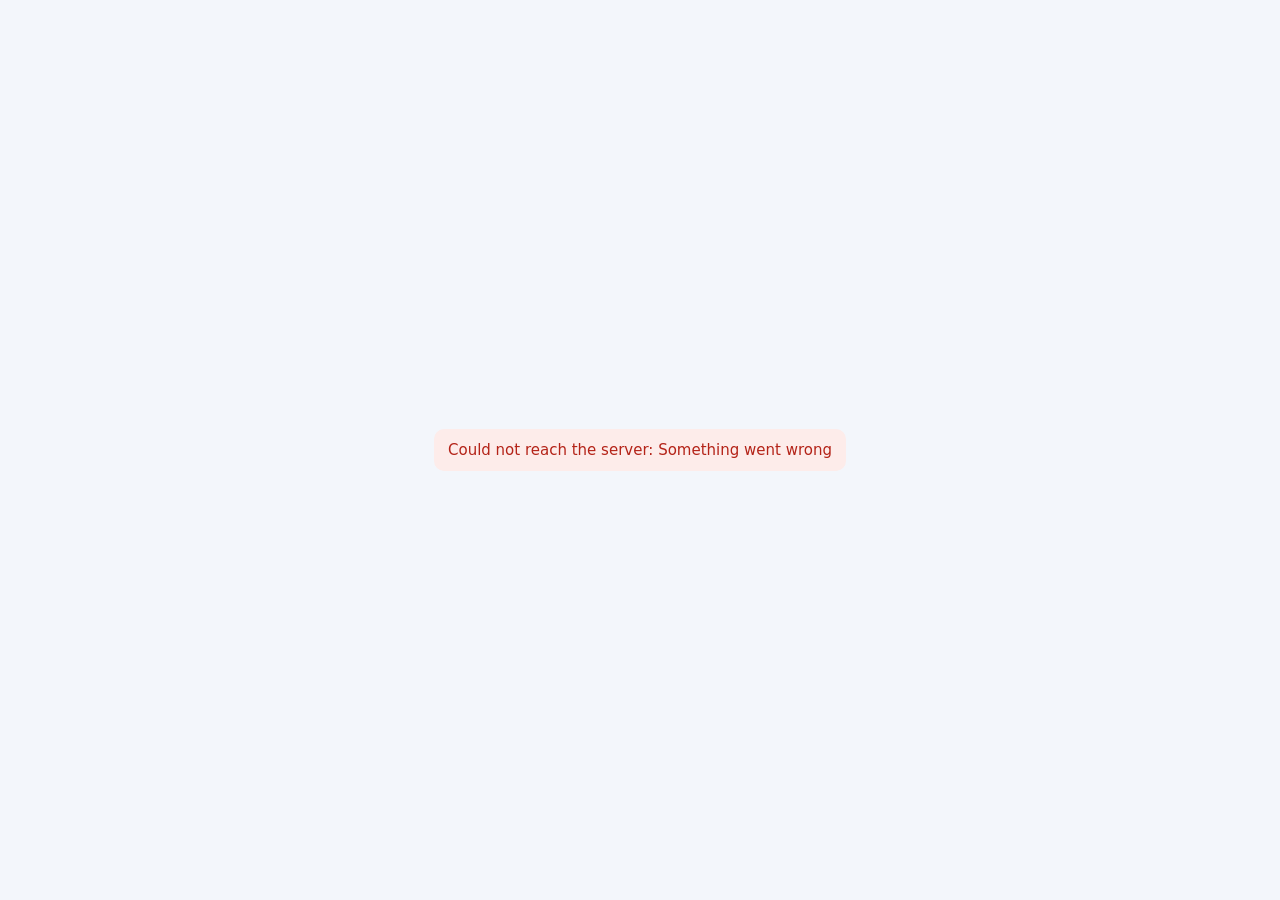
==== static/index.html @ 30aec813 "Replace baseline with the academic registry Store student, faculty, course, marks, report and certif" ====
<!doctype html>
<html lang="en">
<head>
  <meta charset="utf-8">
  <meta name="viewport" content="width=device-width, initial-scale=1">
  <title>CertChain Academic Registry</title>
  <link rel="icon" href="data:,">
  <link rel="stylesheet" href="/static/style.css">
</head>
<body>
  <div id="app"></div>
  <dialog id="dialog"></dialog>
  <div id="toast" role="status" aria-live="polite" hidden></div>
  <script src="/static/app.js"></script>
</body>
</html>
---- static/style.css ----
:root {
  --bg: #f3f6fb; --surface: #ffffff; --surface-2: #f8fafd; --ink: #14213d; --muted: #566583; --line: #dfe6f1;
  --brand: #1d4ed8; --brand-hover: #1e40af; --brand-ink: #ffffff; --brand-soft: #e6eefe; --navy: #0b2559; --navy-2: #143475;
  --danger: #b42318; --danger-soft: #fdecea; --ok: #0f6b4f; --ok-soft: #dcf5ea; --warn: #8a4b08; --warn-soft: #fdf1d8;
  --radius: 10px; --shadow: 0 1px 2px rgba(20, 33, 61, .06), 0 2px 8px rgba(20, 33, 61, .04);
  --mono: ui-monospace, "Cascadia Code", Consolas, monospace;
}
* { box-sizing: border-box; }
[hidden] { display: none !important; }
html, body { margin: 0; }
body { background: var(--bg); color: var(--ink); font: 15px/1.5 "Segoe UI", system-ui, -apple-system, sans-serif; }
h1, h2, h3 { line-height: 1.25; margin: 0; letter-spacing: -.01em; }
h1 { font-size: 1.55rem; font-weight: 700; } h2 { font-size: 1.08rem; font-weight: 650; } h3 { font-size: 1rem; font-weight: 650; }
p { margin: 0; }
a { color: var(--brand); }
button, input, select, textarea { font: inherit; color: inherit; }
.muted { color: var(--muted); } .small { font-size: .85rem; } .mono { font-family: var(--mono); font-size: .85em; }
.stack { display: grid; gap: 16px; } .row { display: flex; gap: 10px; align-items: center; flex-wrap: wrap; }
.spread { justify-content: space-between; }
:focus-visible { outline: 2px solid var(--brand); outline-offset: 2px; }

/* Buttons and badges */
.btn { display: inline-block; background: var(--surface); border: 1px solid var(--line); border-radius: 8px; padding: 8px 14px; cursor: pointer; font-weight: 600; text-decoration: none; color: var(--ink); transition: background .12s, border-color .12s; }
.btn:hover { border-color: var(--brand); color: var(--brand); }
.btn.primary { background: var(--brand); border-color: var(--brand); color: var(--brand-ink); }
.btn.primary:hover { background: var(--brand-hover); border-color: var(--brand-hover); color: var(--brand-ink); }
.btn.danger { color: var(--danger); }
.btn.danger:hover { border-color: var(--danger); color: var(--danger); }
.btn.small { padding: 4px 10px; font-size: .84rem; }
.btn:disabled { opacity: .5; cursor: default; pointer-events: none; }
.badge { display: inline-block; border-radius: 99px; padding: 2px 10px; font-size: .78rem; font-weight: 600; background: var(--brand-soft); color: var(--brand-hover); white-space: nowrap; }
.badge.ok { background: var(--ok-soft); color: var(--ok); }
.badge.bad { background: var(--danger-soft); color: var(--danger); }
.badge.warn { background: var(--warn-soft); color: var(--warn); }

/* Layout */
.shell { display: grid; grid-template-columns: 236px minmax(0, 1fr); min-height: 100vh; }
.sidebar { background: var(--navy); color: #dbe6fb; padding: 20px 12px; display: flex; flex-direction: column; gap: 22px; position: sticky; top: 0; height: 100vh; overflow-y: auto; }
.brand { display: flex; gap: 10px; align-items: center; font-weight: 700; font-size: 1.08rem; color: #fff; padding: 0 8px; line-height: 1.2; }
.brand small { display: block; font-weight: 400; font-size: .76rem; color: #a9bfe8; }
.brand-mark { width: 34px; height: 34px; border-radius: 9px; background: var(--brand); display: grid; place-items: center; flex: none; }
.brand-mark svg { width: 20px; height: 20px; }
.icon { width: 18px; height: 18px; flex: none; fill: none; stroke: currentColor; stroke-width: 1.8; stroke-linecap: round; stroke-linejoin: round; }
.nav { display: grid; gap: 3px; }
.nav a { display: flex; align-items: center; gap: 10px; color: #cfdcf6; text-decoration: none; padding: 9px 11px; border-radius: 8px; white-space: nowrap; }
.nav a:hover { background: var(--navy-2); color: #fff; }
.nav a.active { background: var(--brand); color: #fff; font-weight: 600; }
.who { margin-top: auto; padding: 12px 8px 0; border-top: 1px solid #27437f; display: grid; gap: 8px; font-size: .85rem; }
.who strong { color: #fff; } .who span { text-transform: capitalize; color: #a9bfe8; }
.who button { background: none; border: 0; color: #cfdcf6; padding: 0; cursor: pointer; text-decoration: underline; text-underline-offset: 2px; }
.who button:hover { color: #fff; }
.main { padding: 28px 32px 56px; display: grid; gap: 18px; align-content: start; min-width: 0; max-width: 1280px; width: 100%; transition: opacity .12s; }
.main.is-loading { opacity: .6; }
.back { font-size: .88rem; text-decoration: none; font-weight: 600; }
.back:hover { text-decoration: underline; }
.banner { display: flex; gap: 12px; align-items: center; justify-content: space-between; flex-wrap: wrap; background: var(--warn-soft); color: var(--warn); border-radius: var(--radius); padding: 10px 14px; }
.banner.bad { background: var(--danger-soft); color: var(--danger); }
.card { background: var(--surface); border: 1px solid var(--line); border-radius: var(--radius); padding: 18px 20px; min-width: 0; box-shadow: var(--shadow); }
.stats { display: grid; grid-template-columns: repeat(auto-fit, minmax(150px, 1fr)); gap: 12px; align-content: start; }
.stat { display: block; color: inherit; text-decoration: none; }
a.stat:hover { border-color: var(--brand); }
.stat strong { display: block; font-size: 1.7rem; line-height: 1.2; color: var(--brand-hover); font-variant-numeric: tabular-nums; }
.stat span { color: var(--muted); font-size: .85rem; }
.grid-2 { display: grid; grid-template-columns: repeat(auto-fit, minmax(280px, 1fr)); gap: 16px; }
.kv { display: grid; grid-template-columns: max-content 1fr; gap: 6px 18px; margin: 0; }
.kv dt { color: var(--muted); } .kv dd { margin: 0; overflow-wrap: anywhere; }

/* Tables */
.table-wrap { overflow-x: auto; }
table { width: 100%; border-collapse: collapse; }
th, td { text-align: left; padding: 10px 12px; border-bottom: 1px solid var(--line); vertical-align: middle; }
th { font-size: .75rem; color: var(--muted); background: var(--surface-2); font-weight: 650; text-transform: uppercase; letter-spacing: .04em; white-space: nowrap; }
tbody tr:hover { background: var(--surface-2); }
tbody tr:last-child td { border-bottom: 0; }
tbody tr.dirty, tbody tr.dirty:hover { background: var(--brand-soft); }
tbody tr.dirty .badge { background: #fff; }
td.num, th.num { text-align: right; font-variant-numeric: tabular-nums; }
td input[type=number] { width: 82px; padding: 5px 8px; border: 1px solid var(--line); border-radius: 6px; text-align: right; background: #fff; }
.empty { color: var(--muted); padding: 20px 0; text-align: center; }
.search { width: min(300px, 100%); padding: 8px 12px; border: 1px solid var(--line); border-radius: 8px; background: #fff; }
.pager { justify-content: flex-end; }

/* Forms */
label.field { display: grid; gap: 5px; font-weight: 600; font-size: .88rem; align-content: start; }
.field input, .field select, .field textarea { font-weight: 400; padding: 9px 11px; border: 1px solid #cdd7e8; border-radius: 8px; background: #fff; width: 100%; }
.field textarea { min-height: 120px; resize: vertical; }
.field .small { font-weight: 400; }
.form-error { color: var(--danger); min-height: 1.3em; font-size: .88rem; }
.form-grid { display: grid; gap: 12px; }
.form-grid.two { grid-template-columns: repeat(2, minmax(0, 1fr)); }
dialog { border: 0; border-radius: 14px; padding: 24px; width: min(480px, calc(100vw - 32px)); max-height: calc(100vh - 40px); color: var(--ink); box-shadow: 0 20px 50px rgba(11, 37, 89, .28); }
dialog.wide { width: min(680px, calc(100vw - 32px)); }
dialog::backdrop { background: rgba(11, 37, 89, .5); }
dialog form { display: grid; gap: 12px; }
.credentials { background: var(--brand-soft); border-radius: 8px; padding: 12px 14px; font-family: var(--mono); overflow-wrap: anywhere; }
.json { background: var(--navy); color: #e3ecfd; border-radius: 8px; padding: 14px; font-family: var(--mono); font-size: .82rem; margin: 0; overflow: auto; max-height: 50vh; white-space: pre-wrap; overflow-wrap: anywhere; }
#toast { position: fixed; right: 20px; bottom: 20px; background: var(--navy); color: #fff; padding: 11px 16px; border-radius: 10px; max-width: min(420px, calc(100vw - 40px)); z-index: 5; box-shadow: 0 8px 24px rgba(11, 37, 89, .3); }
#toast.error { background: var(--danger); }

/* Sign in and public pages */
.auth-split { min-height: 100vh; display: grid; grid-template-columns: minmax(0, 1fr) minmax(0, 1.1fr); }
.auth-side { background: var(--navy); color: #dbe6fb; padding: 48px; display: flex; flex-direction: column; justify-content: center; gap: 26px; }
.auth-side .brand { padding: 0; }
.auth-side h1 { color: #fff; font-size: 2.1rem; max-width: 15em; }
.auth-points { list-style: none; padding: 0; margin: 0; display: grid; gap: 12px; max-width: 28em; }
.auth-points li { display: flex; gap: 10px; align-items: flex-start; }
.auth-points .icon { color: #8fb3ff; margin-top: 3px; }
.auth { min-height: 100vh; display: grid; place-items: center; padding: 28px 16px; }
.auth-box { width: min(430px, 100%); display: grid; gap: 16px; }
.auth-box > .title { display: grid; gap: 2px; }
.quick { display: grid; gap: 8px; }
.quick button { display: flex; justify-content: space-between; gap: 10px; flex-wrap: wrap; width: 100%; text-align: left; font-weight: 600; }
.quick .mono { font-weight: 400; color: var(--muted); }
.dev-tag { background: var(--warn-soft); color: var(--warn); padding: 1px 8px; border-radius: 99px; font-size: .75rem; font-weight: 700; }

/* Certificate */
.certificate { background: #fff; border: 2px solid var(--brand); outline: 1px solid var(--brand); outline-offset: -8px; border-radius: 4px; padding: 44px 32px; text-align: center; display: grid; gap: 10px; justify-items: center; }
.certificate .holder { font-size: 1.9rem; font-family: Georgia, "Times New Roman", serif; color: var(--navy); }
.certificate h2 { font-size: 1.3rem; font-family: Georgia, "Times New Roman", serif; }
.certificate img { width: 130px; height: 130px; }
.hash { font-family: var(--mono); font-size: .78rem; white-space: nowrap; color: var(--muted); }
.nowrap { white-space: nowrap; }

@media (max-width: 860px) {
  .auth-split { grid-template-columns: minmax(0, 1fr); }
  .auth-side { padding: 24px 16px; gap: 10px; }
  .auth-side h1 { font-size: 1.4rem; }
  .auth-points { display: none; }
  .auth-split .auth { min-height: 0; }
  .shell { grid-template-columns: minmax(0, 1fr); min-height: 0; }
  .sidebar { padding: 12px 16px; gap: 10px; position: static; height: auto; }
  .nav { grid-auto-flow: column; grid-auto-columns: max-content; overflow-x: auto; padding-bottom: 2px; }
  .who { margin-top: 0; grid-auto-flow: column; justify-content: space-between; padding-top: 8px; }
  .main { padding: 18px 16px 40px; }
  .form-grid.two { grid-template-columns: minmax(0, 1fr); }
}
@media (max-width: 480px) {
  .quick button { flex-direction: column; gap: 0; }
}
@media print {
  body { background: #fff; }
  .sidebar, .no-print, #toast, .banner, .back, .search { display: none !important; }
  .shell { display: block; }
  .main { padding: 0; }
  .card { border: 0; padding: 0; box-shadow: none; }
}
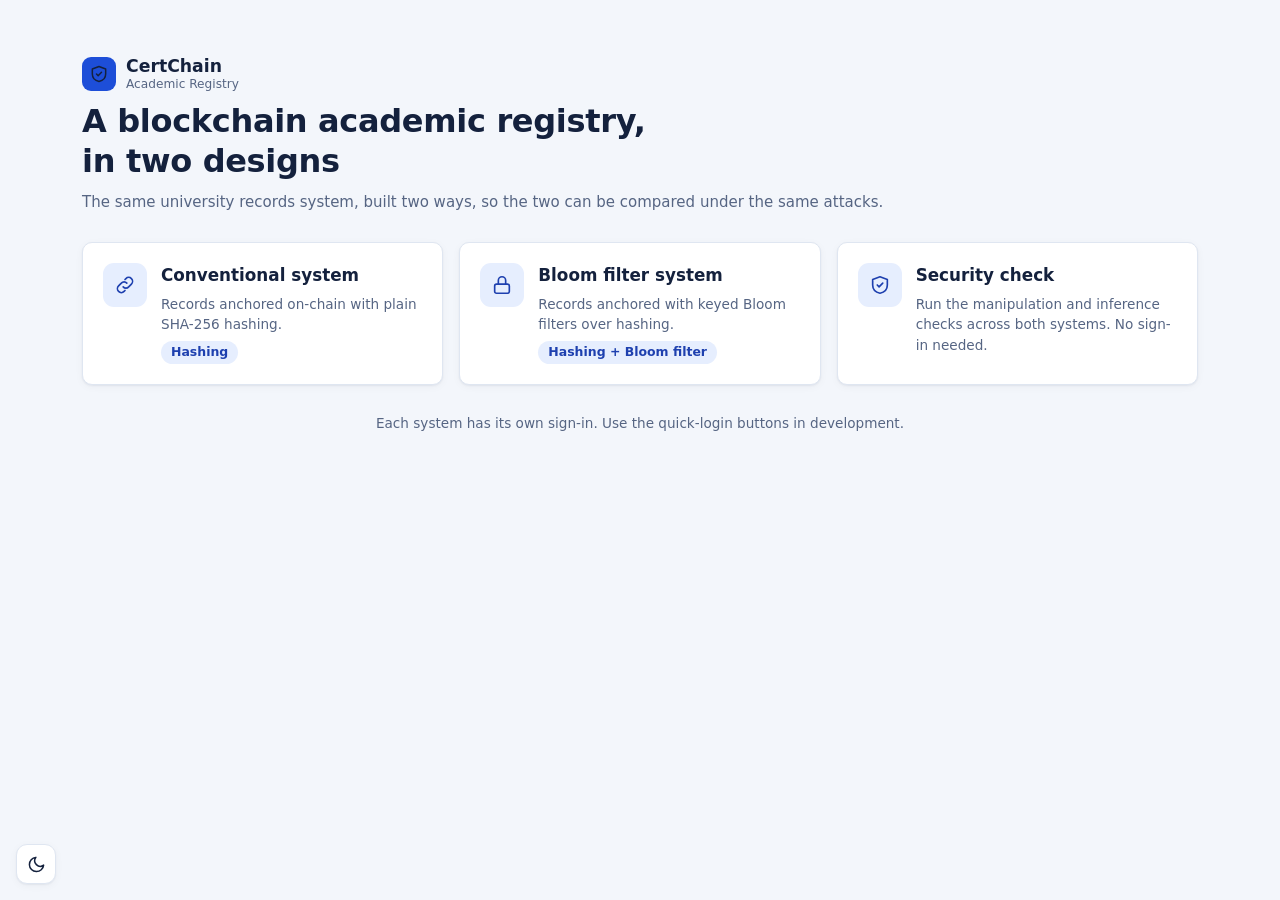
==== commit 6bf4c52d: "Rework into conventional + Bloom filter systems with security check and UI" ====
--- a/static/index.html
+++ b/static/index.html
@@ -11,6 +11,7 @@
   <div id="app"></div>
   <dialog id="dialog"></dialog>
   <div id="toast" role="status" aria-live="polite" hidden></div>
+  <button id="theme-toggle" type="button" aria-label="Switch between light and dark mode" title="Switch theme"></button>
   <script src="/static/app.js"></script>
 </body>
 </html>
--- a/static/style.css
+++ b/static/style.css
@@ -2,8 +2,28 @@
   --bg: #f3f6fb; --surface: #ffffff; --surface-2: #f8fafd; --ink: #14213d; --muted: #566583; --line: #dfe6f1;
   --brand: #1d4ed8; --brand-hover: #1e40af; --brand-ink: #ffffff; --brand-soft: #e6eefe; --navy: #0b2559; --navy-2: #143475;
   --danger: #b42318; --danger-soft: #fdecea; --ok: #0f6b4f; --ok-soft: #dcf5ea; --warn: #8a4b08; --warn-soft: #fdf1d8;
-  --radius: 10px; --shadow: 0 1px 2px rgba(20, 33, 61, .06), 0 2px 8px rgba(20, 33, 61, .04);
+  --sidebar: var(--navy); --sidebar-2: var(--navy-2); --sidebar-ink: #dbe6fb; --sidebar-muted: #a9bfe8; --sidebar-line: #27437f;
+  --input-bg: #ffffff; --radius: 10px; --shadow: 0 1px 2px rgba(20, 33, 61, .06), 0 2px 8px rgba(20, 33, 61, .04);
   --mono: ui-monospace, "Cascadia Code", Consolas, monospace;
+}
+/* Dark theme: follows the system unless the page sets data-theme="light". */
+@media (prefers-color-scheme: dark) {
+  :root:not([data-theme="light"]) {
+    --bg: #0b1220; --surface: #141d2e; --surface-2: #1b2639; --ink: #e7edf8; --muted: #93a3bf; --line: #28344c;
+    --brand: #3b82f6; --brand-hover: #60a5fa; --brand-ink: #ffffff; --brand-soft: #1b2b4a; --navy: #0f1828; --navy-2: #1c2942;
+    --danger: #f87171; --danger-soft: #3a1f1f; --ok: #34d399; --ok-soft: #123024; --warn: #fbbf24; --warn-soft: #342711;
+    --sidebar: #0f1828; --sidebar-2: #1c2942; --sidebar-ink: #cdd9f0; --sidebar-muted: #8294b4; --sidebar-line: #27344d;
+    --input-bg: #0f1828;
+    --shadow: 0 1px 2px rgba(0, 0, 0, .4), 0 2px 10px rgba(0, 0, 0, .3);
+  }
+}
+:root[data-theme="dark"] {
+  --bg: #0b1220; --surface: #141d2e; --surface-2: #1b2639; --ink: #e7edf8; --muted: #93a3bf; --line: #28344c;
+  --brand: #3b82f6; --brand-hover: #60a5fa; --brand-ink: #ffffff; --brand-soft: #1b2b4a; --navy: #0f1828; --navy-2: #1c2942;
+  --danger: #f87171; --danger-soft: #3a1f1f; --ok: #34d399; --ok-soft: #123024; --warn: #fbbf24; --warn-soft: #342711;
+  --sidebar: #0f1828; --sidebar-2: #1c2942; --sidebar-ink: #cdd9f0; --sidebar-muted: #8294b4; --sidebar-line: #27344d;
+  --input-bg: #0f1828;
+  --shadow: 0 1px 2px rgba(0, 0, 0, .4), 0 2px 10px rgba(0, 0, 0, .3);
 }
 * { box-sizing: border-box; }
 [hidden] { display: none !important; }
@@ -35,21 +55,46 @@
 
 /* Layout */
 .shell { display: grid; grid-template-columns: 236px minmax(0, 1fr); min-height: 100vh; }
-.sidebar { background: var(--navy); color: #dbe6fb; padding: 20px 12px; display: flex; flex-direction: column; gap: 22px; position: sticky; top: 0; height: 100vh; overflow-y: auto; }
+.sidebar { background: var(--sidebar); color: var(--sidebar-ink); padding: 20px 12px; display: flex; flex-direction: column; gap: 22px; position: sticky; top: 0; height: 100vh; overflow-y: auto; }
 .brand { display: flex; gap: 10px; align-items: center; font-weight: 700; font-size: 1.08rem; color: #fff; padding: 0 8px; line-height: 1.2; }
 .brand small { display: block; font-weight: 400; font-size: .76rem; color: #a9bfe8; }
 .brand-mark { width: 34px; height: 34px; border-radius: 9px; background: var(--brand); display: grid; place-items: center; flex: none; }
 .brand-mark svg { width: 20px; height: 20px; }
 .icon { width: 18px; height: 18px; flex: none; fill: none; stroke: currentColor; stroke-width: 1.8; stroke-linecap: round; stroke-linejoin: round; }
 .nav { display: grid; gap: 3px; }
-.nav a { display: flex; align-items: center; gap: 10px; color: #cfdcf6; text-decoration: none; padding: 9px 11px; border-radius: 8px; white-space: nowrap; }
-.nav a:hover { background: var(--navy-2); color: #fff; }
+.nav a { display: flex; align-items: center; gap: 11px; color: var(--sidebar-ink); text-decoration: none; padding: 9px 11px; border-radius: 8px; white-space: nowrap; font-weight: 500; }
+.nav a .icon { color: var(--sidebar-muted); }
+.nav a:hover { background: var(--sidebar-2); color: #fff; }
+.nav a:hover .icon { color: #fff; }
 .nav a.active { background: var(--brand); color: #fff; font-weight: 600; }
-.who { margin-top: auto; padding: 12px 8px 0; border-top: 1px solid #27437f; display: grid; gap: 8px; font-size: .85rem; }
-.who strong { color: #fff; } .who span { text-transform: capitalize; color: #a9bfe8; }
-.who button { background: none; border: 0; color: #cfdcf6; padding: 0; cursor: pointer; text-decoration: underline; text-underline-offset: 2px; }
-.who button:hover { color: #fff; }
-.main { padding: 28px 32px 56px; display: grid; gap: 18px; align-content: start; min-width: 0; max-width: 1280px; width: 100%; transition: opacity .12s; }
+.nav a.active .icon { color: #fff; }
+
+.avatar { width: 36px; height: 36px; border-radius: 10px; background: var(--brand); color: #fff; display: grid; place-items: center; font-weight: 700; font-size: 1rem; flex: none; text-transform: uppercase; }
+.role-tag { font-size: .72rem; color: var(--muted); text-transform: capitalize; }
+
+/* Top header bar with the account menu */
+.content { display: flex; flex-direction: column; min-width: 0; min-height: 100vh; }
+.topbar { position: sticky; top: 0; z-index: 10; display: flex; align-items: center; justify-content: space-between; gap: 16px; height: 60px; padding: 0 clamp(16px, 3vw, 44px); background: var(--surface); border-bottom: 1px solid var(--line); }
+.crumb { font-weight: 650; font-size: 1.02rem; color: var(--ink); min-width: 0; overflow: hidden; text-overflow: ellipsis; white-space: nowrap; }
+.topbar-right { display: flex; align-items: center; gap: 8px; flex: none; }
+.icon-btn { width: 38px; height: 38px; border-radius: 10px; border: 1px solid var(--line); background: var(--surface); color: var(--ink); display: grid; place-items: center; cursor: pointer; flex: none; transition: border-color .12s, color .12s; }
+.icon-btn:hover { border-color: var(--brand); color: var(--brand); }
+.icon-btn svg { width: 19px; height: 19px; fill: none; stroke: currentColor; stroke-width: 1.9; stroke-linecap: round; stroke-linejoin: round; }
+.usermenu { position: relative; flex: none; }
+.usermenu-btn { display: flex; align-items: center; gap: 9px; background: none; border: 1px solid transparent; border-radius: 10px; padding: 5px 8px; cursor: pointer; color: var(--ink); }
+.usermenu-btn:hover { background: var(--surface-2); border-color: var(--line); }
+.avatar.sm { width: 30px; height: 30px; border-radius: 8px; font-size: .85rem; }
+.um-meta { display: grid; gap: 0; text-align: left; line-height: 1.15; min-width: 0; }
+.um-meta strong { font-size: .85rem; max-width: 160px; overflow: hidden; text-overflow: ellipsis; white-space: nowrap; }
+.usermenu-btn > .icon { color: var(--muted); width: 16px; height: 16px; transition: transform .15s; }
+.usermenu.open .usermenu-btn > .icon { transform: rotate(180deg); }
+.menu { position: absolute; right: 0; top: calc(100% + 8px); min-width: 212px; background: var(--surface); border: 1px solid var(--line); border-radius: 12px; box-shadow: 0 10px 30px rgba(11, 37, 89, .18); padding: 6px; display: none; z-index: 20; }
+.usermenu.open .menu { display: grid; gap: 2px; }
+.menu-item { display: flex; align-items: center; gap: 11px; width: 100%; text-align: left; background: none; border: 0; color: var(--ink); padding: 9px 10px; border-radius: 8px; cursor: pointer; font: inherit; font-size: .88rem; text-decoration: none; }
+.menu-item .icon { width: 17px; height: 17px; color: var(--muted); }
+.menu-item:hover { background: var(--surface-2); color: var(--brand); }
+.menu-item:hover .icon { color: var(--brand); }
+.main { flex: 1; padding: 28px clamp(16px, 3vw, 44px) 56px; display: grid; gap: 18px; align-content: start; min-width: 0; max-width: 1600px; width: 100%; margin: 0 auto; transition: opacity .12s; }
 .main.is-loading { opacity: .6; }
 .back { font-size: .88rem; text-decoration: none; font-weight: 600; }
 .back:hover { text-decoration: underline; }
@@ -75,20 +120,20 @@
 tbody tr.dirty, tbody tr.dirty:hover { background: var(--brand-soft); }
 tbody tr.dirty .badge { background: #fff; }
 td.num, th.num { text-align: right; font-variant-numeric: tabular-nums; }
-td input[type=number] { width: 82px; padding: 5px 8px; border: 1px solid var(--line); border-radius: 6px; text-align: right; background: #fff; }
+td input[type=number] { width: 82px; padding: 5px 8px; border: 1px solid var(--line); border-radius: 6px; text-align: right; background: var(--input-bg); }
 .empty { color: var(--muted); padding: 20px 0; text-align: center; }
-.search { width: min(300px, 100%); padding: 8px 12px; border: 1px solid var(--line); border-radius: 8px; background: #fff; }
+.search { width: min(300px, 100%); padding: 8px 12px; border: 1px solid var(--line); border-radius: 8px; background: var(--input-bg); }
 .pager { justify-content: flex-end; }
 
 /* Forms */
 label.field { display: grid; gap: 5px; font-weight: 600; font-size: .88rem; align-content: start; }
-.field input, .field select, .field textarea { font-weight: 400; padding: 9px 11px; border: 1px solid #cdd7e8; border-radius: 8px; background: #fff; width: 100%; }
+.field input, .field select, .field textarea { font-weight: 400; padding: 9px 11px; border: 1px solid var(--line); border-radius: 8px; background: var(--input-bg); width: 100%; }
 .field textarea { min-height: 120px; resize: vertical; }
 .field .small { font-weight: 400; }
 .form-error { color: var(--danger); min-height: 1.3em; font-size: .88rem; }
 .form-grid { display: grid; gap: 12px; }
 .form-grid.two { grid-template-columns: repeat(2, minmax(0, 1fr)); }
-dialog { border: 0; border-radius: 14px; padding: 24px; width: min(480px, calc(100vw - 32px)); max-height: calc(100vh - 40px); color: var(--ink); box-shadow: 0 20px 50px rgba(11, 37, 89, .28); }
+dialog { border: 1px solid var(--line); border-radius: 14px; padding: 24px; width: min(480px, calc(100vw - 32px)); max-height: calc(100vh - 40px); color: var(--ink); background: var(--surface); box-shadow: 0 20px 50px rgba(11, 37, 89, .28); }
 dialog.wide { width: min(680px, calc(100vw - 32px)); }
 dialog::backdrop { background: rgba(11, 37, 89, .5); }
 dialog form { display: grid; gap: 12px; }
@@ -112,6 +157,64 @@
 .quick button { display: flex; justify-content: space-between; gap: 10px; flex-wrap: wrap; width: 100%; text-align: left; font-weight: 600; }
 .quick .mono { font-weight: 400; color: var(--muted); }
 .dev-tag { background: var(--warn-soft); color: var(--warn); padding: 1px 8px; border-radius: 99px; font-size: .75rem; font-weight: 700; }
+.back-btn { display: inline-flex; align-items: center; gap: 8px; width: max-content; }
+.back-btn .icon { width: 17px; height: 17px; color: var(--muted); }
+.back-btn:hover .icon { color: var(--brand); }
+.auth-links { display: flex; gap: 10px; }
+.auth-links .btn { flex: 1; display: inline-flex; align-items: center; justify-content: center; gap: 8px; }
+.auth-links .btn .icon { width: 17px; height: 17px; color: var(--muted); }
+.auth-links .btn:hover .icon { color: var(--brand); }
+
+/* Landing page and security check */
+.home { width: 100%; max-width: 1180px; margin: 0 auto; padding: clamp(28px, 5vw, 56px) clamp(16px, 4vw, 32px) 64px; display: grid; gap: 28px; align-content: start; min-height: 100vh; }
+.home-head { display: grid; gap: 10px; }
+.home-head .brand { padding: 0; color: var(--ink); }
+.home-head .brand small { color: var(--muted); }
+.home-head h1 { font-size: 2rem; max-width: 18em; }
+.home-head .back { width: max-content; }
+.home-grid { display: grid; gap: 16px; grid-template-columns: repeat(auto-fit, minmax(240px, 1fr)); }
+.home-card { display: flex; gap: 14px; align-items: flex-start; background: var(--surface); border: 1px solid var(--line); border-radius: var(--radius); padding: 20px; text-decoration: none; color: var(--ink); box-shadow: var(--shadow); transition: border-color .12s, transform .12s; }
+.home-card:hover { border-color: var(--brand); transform: translateY(-2px); }
+.home-ic { width: 44px; height: 44px; border-radius: 11px; background: var(--brand-soft); color: var(--brand-hover); display: grid; place-items: center; flex: none; }
+.home-ic .icon { width: 22px; height: 22px; }
+.home-body { display: grid; gap: 6px; min-width: 0; justify-items: start; }
+.home-body strong { font-size: 1.05rem; }
+.home-foot { text-align: center; }
+.home-link { color: #cfdcf6; font-size: .82rem; text-decoration: none; margin-top: 6px; }
+.home-link:hover { color: #fff; text-decoration: underline; }
+.security .home-grid.two { grid-template-columns: repeat(auto-fit, minmax(260px, 1fr)); }
+.cap { text-transform: capitalize; }
+
+/* Compact the security workbench so it fits without scrolling */
+.home.security { padding-top: 22px; padding-bottom: 28px; gap: 16px; }
+.security .home-head { gap: 5px; }
+.security .home-head h1 { font-size: 1.6rem; }
+.security .card { padding: 16px 18px; }
+.security .panes { gap: 12px; }
+.security .pane { padding: 12px; gap: 6px; }
+.security .pick { padding: 8px 11px; }
+.security .pick-body strong { font-size: .92rem; }
+
+/* Security workbench: tabs, attack/defence panes, strategy pick-lists */
+.seg { display: inline-flex; gap: 4px; background: var(--surface); border: 1px solid var(--line); border-radius: 10px; padding: 4px; width: max-content; box-shadow: var(--shadow); }
+.seg-btn { display: inline-flex; align-items: center; gap: 8px; border: 0; background: none; color: var(--muted); padding: 8px 16px; border-radius: 7px; cursor: pointer; font-weight: 600; }
+.seg-btn:hover { color: var(--ink); }
+.seg-btn.active { background: var(--brand); color: #fff; }
+.seg-btn.active .icon { color: #fff; }
+.panes { display: grid; grid-template-columns: repeat(auto-fit, minmax(280px, 1fr)); gap: 16px; }
+.pane { border: 1px solid var(--line); border-radius: var(--radius); padding: 14px; display: grid; gap: 8px; align-content: start; background: var(--surface-2); }
+.pane.attack { border-top: 3px solid var(--danger); }
+.pane.defense { border-top: 3px solid var(--ok); }
+.pane-head { display: flex; align-items: center; justify-content: space-between; margin-bottom: 2px; }
+.tag-red { background: var(--danger-soft); color: var(--danger); font-size: .72rem; font-weight: 700; padding: 2px 9px; border-radius: 99px; }
+.tag-green { background: var(--ok-soft); color: var(--ok); font-size: .72rem; font-weight: 700; padding: 2px 9px; border-radius: 99px; }
+.pick { display: flex; gap: 10px; align-items: flex-start; background: var(--surface); border: 1px solid var(--line); border-radius: 8px; padding: 10px 12px; cursor: pointer; transition: border-color .12s; }
+.pick:hover { border-color: var(--brand); }
+.pick input { margin-top: 3px; width: 16px; height: 16px; flex: none; accent-color: var(--brand); }
+.pick-body { display: grid; gap: 1px; }
+.pick-body strong { font-weight: 600; }
+.sel-row { display: flex; gap: 12px; align-items: baseline; flex-wrap: wrap; }
+.sel-row > .small { min-width: 64px; }
 
 /* Certificate */
 .certificate { background: #fff; border: 2px solid var(--brand); outline: 1px solid var(--brand); outline-offset: -8px; border-radius: 4px; padding: 44px 32px; text-align: center; display: grid; gap: 10px; justify-items: center; }
@@ -130,16 +233,22 @@
   .shell { grid-template-columns: minmax(0, 1fr); min-height: 0; }
   .sidebar { padding: 12px 16px; gap: 10px; position: static; height: auto; }
   .nav { grid-auto-flow: column; grid-auto-columns: max-content; overflow-x: auto; padding-bottom: 2px; }
-  .who { margin-top: 0; grid-auto-flow: column; justify-content: space-between; padding-top: 8px; }
+  .topbar { height: 54px; padding: 0 16px; }
+  .um-meta { display: none; }
   .main { padding: 18px 16px 40px; }
   .form-grid.two { grid-template-columns: minmax(0, 1fr); }
 }
 @media (max-width: 480px) {
   .quick button { flex-direction: column; gap: 0; }
 }
+#theme-toggle { position: fixed; left: 16px; bottom: 16px; z-index: 30; width: 40px; height: 40px; border-radius: 11px; border: 1px solid var(--line); background: var(--surface); color: var(--ink); display: grid; place-items: center; cursor: pointer; box-shadow: var(--shadow); transition: border-color .12s, color .12s, transform .12s; }
+#theme-toggle:hover { border-color: var(--brand); color: var(--brand); transform: translateY(-1px); }
+.app-shell #theme-toggle { display: none; }
+#theme-toggle svg { width: 19px; height: 19px; fill: none; stroke: currentColor; stroke-width: 1.9; stroke-linecap: round; stroke-linejoin: round; }
+
 @media print {
   body { background: #fff; }
-  .sidebar, .no-print, #toast, .banner, .back, .search { display: none !important; }
+  .sidebar, .no-print, #toast, .banner, .back, .search, #theme-toggle { display: none !important; }
   .shell { display: block; }
   .main { padding: 0; }
   .card { border: 0; padding: 0; box-shadow: none; }
